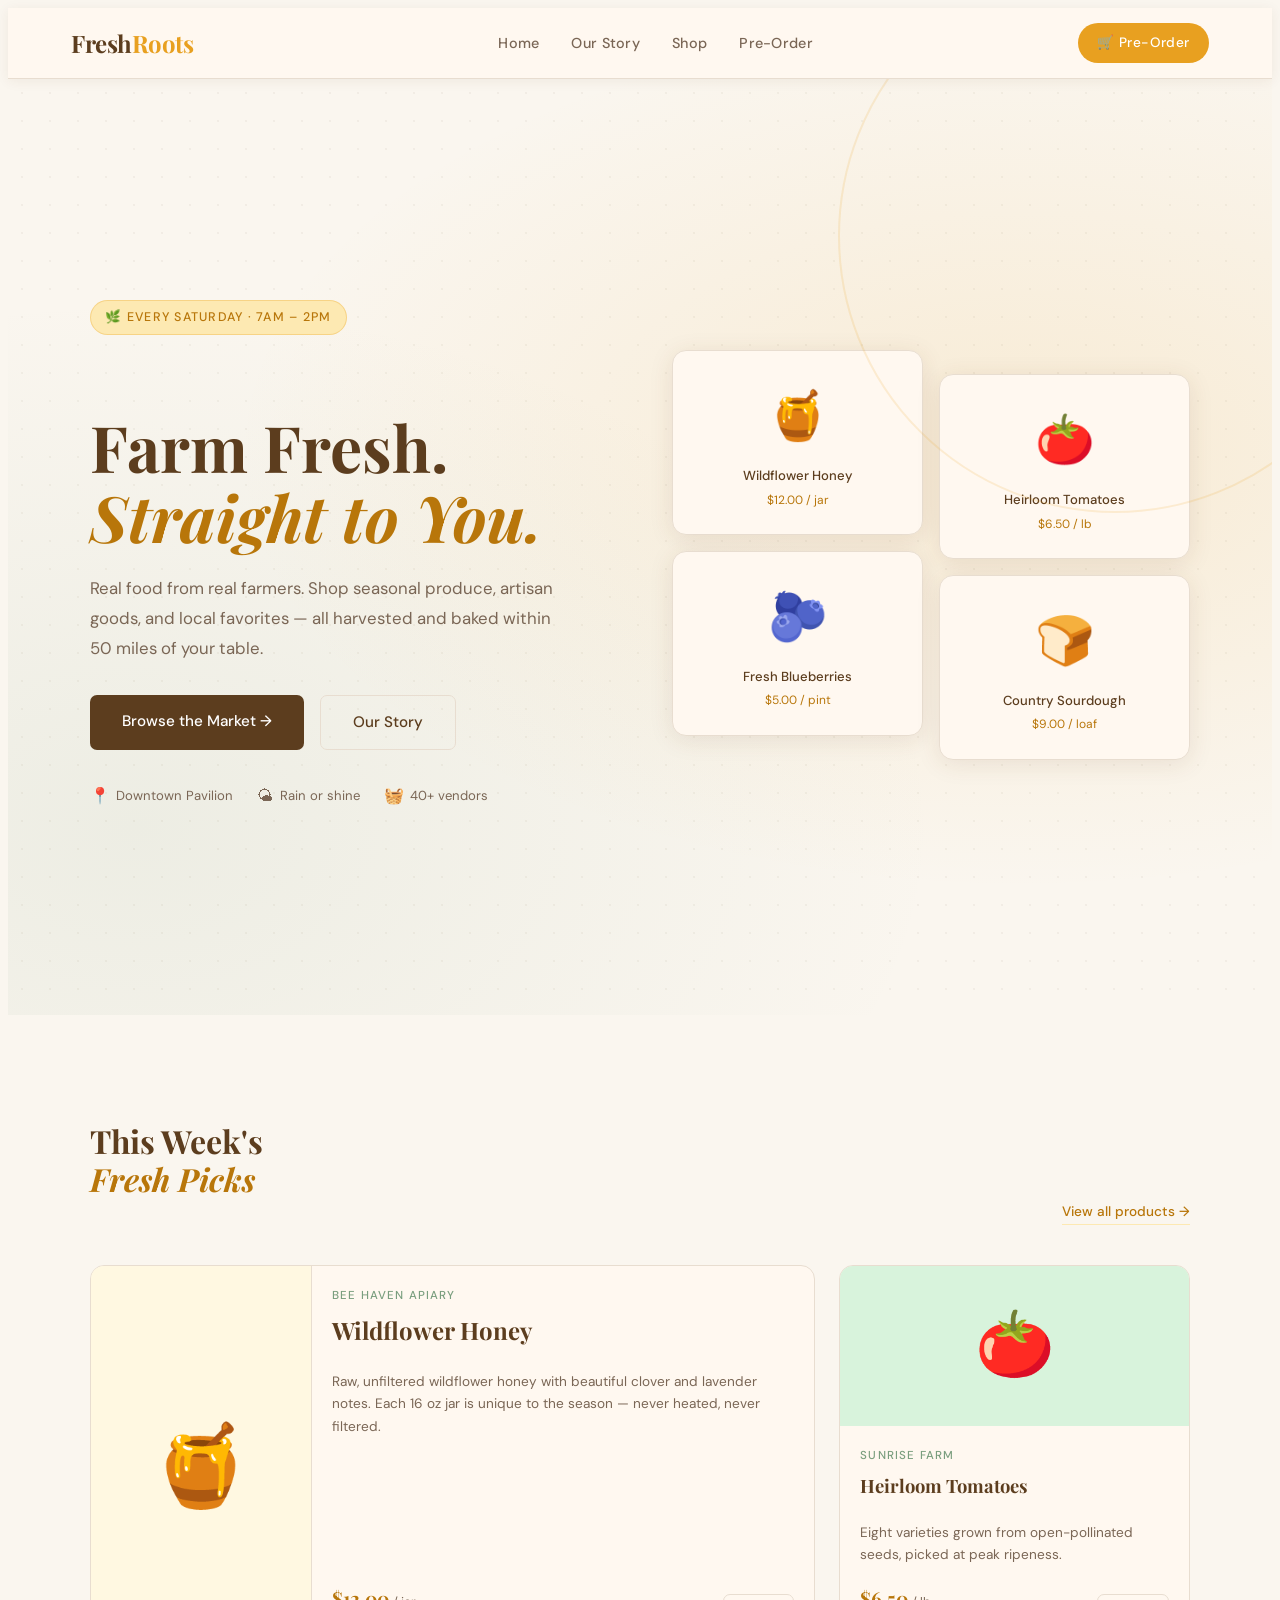
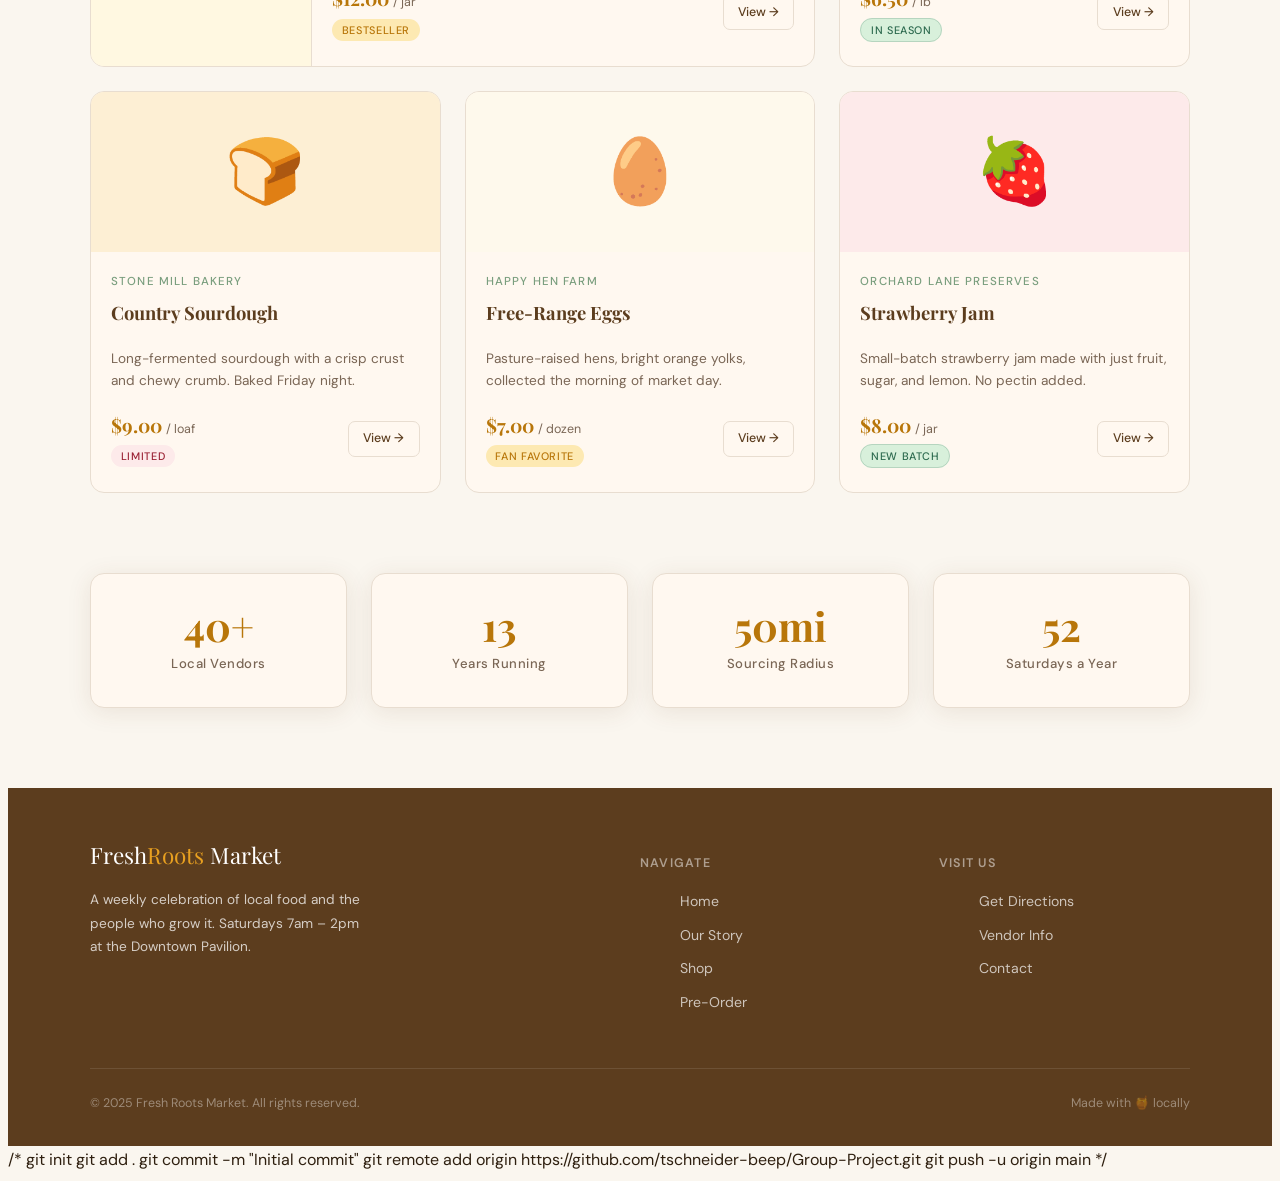
==== class2/index.html @ 72c64801 "Add class2 Fresh Roots Market project files Co-Authored-By: Claude Sonnet 4.6 <noreply@anthropic.com" ====
<!DOCTYPE html>
<html lang="en">
<head>
  <meta charset="UTF-8">
  <meta name="viewport" content="width=device-width, initial-scale=1.0">
  <title>Fresh Roots Market — Farm Fresh, Every Saturday</title>
  <link rel="preconnect" href="https://fonts.googleapis.com">
  <link href="https://fonts.googleapis.com/css2?family=Playfair+Display:ital,wght@0,400;0,700;1,400&family=DM+Sans:wght@300;400;500&display=swap" rel="stylesheet">
  <link rel="stylesheet" href="products/product_detail.css">
  <link rel="stylesheet" href="index.css">
    

  
</head>
<body>

  <!-- =====================
       NAVBAR
       ===================== -->
  <nav>
    <a href="index.html" class="logo">Fresh<span>Roots</span></a>
    <ul>
      <li><a href="index.html">Home</a></li>
      <li><a href="about.html">Our Story</a></li>
      <li><a href="products.html">Shop</a></li>
      <li><a href="order.html">Pre-Order</a></li>
    </ul>
    <a href="order.html" class="nav-btn">🛒 Pre-Order</a>
  </nav>

  <!-- =====================
       HERO
       ===================== -->
  <section class="hero">
    <div class="hero-inner">

      <!-- Left: text -->
      <div class="hero-text">
        <div class="hero-tag">🌿 Every Saturday · 7am – 2pm</div>
        <h1>Farm Fresh.<br><em>Straight to You.</em></h1>
        <p class="hero-desc">
          Real food from real farmers. Shop seasonal produce, artisan goods, and local
          favorites — all harvested and baked within 50 miles of your table.
        </p>
        <div class="hero-buttons">
          <a href="products.html" class="btn-primary">Browse the Market →</a>
          <a href="about.html" class="btn-secondary">Our Story</a>
        </div>
        <div class="hero-meta">
          <div class="meta-item"><span class="icon">📍</span> Downtown Pavilion</div>
          <div class="meta-item"><span class="icon">🌤</span> Rain or shine</div>
          <div class="meta-item"><span class="icon">🧺</span> 40+ vendors</div>
        </div>
      </div>

      <!-- Right: product cards -->
      <div class="hero-visual">
        <div style="display:flex; flex-direction:column; gap:1rem;">
          <div class="hero-card">
            <span class="emoji">🍯</span>
            <div class="card-name">Wildflower Honey</div>
            <div class="card-price">$12.00 / jar</div>
          </div>
          <div class="hero-card">
            <span class="emoji">🫐</span>
            <div class="card-name">Fresh Blueberries</div>
            <div class="card-price">$5.00 / pint</div>
          </div>
        </div>
        <div class="col-b" style="display:flex; flex-direction:column; gap:1rem;">
          <div class="hero-card">
            <span class="emoji">🍅</span>
            <div class="card-name">Heirloom Tomatoes</div>
            <div class="card-price">$6.50 / lb</div>
          </div>
          <div class="hero-card">
            <span class="emoji">🍞</span>
            <div class="card-name">Country Sourdough</div>
            <div class="card-price">$9.00 / loaf</div>
          </div>
        </div>
      </div>

    </div>
  </section>


  <!-- =====================
       FEATURED PRODUCTS
       ===================== -->
  <section class="products-section">
    <div class="section-header">
      <h2>This Week's<br><em>Fresh Picks</em></h2>
      <a href="products.html" class="section-link">View all products →</a>
    </div>

    <div class="products-grid">

      <!-- FEATURED (wide) card -->
      <a href="products/product-honey.html" class="product-card featured">
        <div class="product-img" style="background-color:#fff8e1;">🍯</div>
        <div class="product-body">
          <div class="product-vendor">Bee Haven Apiary</div>
          <div class="product-name">Wildflower Honey</div>
          <p class="product-desc">
            Raw, unfiltered wildflower honey with beautiful clover and lavender notes.
            Each 16 oz jar is unique to the season — never heated, never filtered.
          </p>
          <div class="product-footer">
            <div>
              <div class="product-price">$12.00 <small>/ jar</small></div>
              <span class="product-badge badge-best">Bestseller</span>
            </div>
            <span class="btn-view">View →</span>
          </div>
        </div>
      </a>

      <!-- Regular card -->
      <a href="products/product-tomatoes.html" class="product-card">
        <div class="product-img" style="background-color:#d8f3dc;">🍅</div>
        <div class="product-body">
          <div class="product-vendor">Sunrise Farm</div>
          <div class="product-name">Heirloom Tomatoes</div>
          <p class="product-desc">Eight varieties grown from open-pollinated seeds, picked at peak ripeness.</p>
          <div class="product-footer">
            <div>
              <div class="product-price">$6.50 <small>/ lb</small></div>
              <span class="product-badge badge-new">In Season</span>
            </div>
            <span class="btn-view">View →</span>
          </div>
        </div>
      </a>

      <!-- Regular card -->
      <a href="products/product-sourdough.html" class="product-card">
        <div class="product-img" style="background-color:#fdefd4;">🍞</div>
        <div class="product-body">
          <div class="product-vendor">Stone Mill Bakery</div>
          <div class="product-name">Country Sourdough</div>
          <p class="product-desc">Long-fermented sourdough with a crisp crust and chewy crumb. Baked Friday night.</p>
          <div class="product-footer">
            <div>
              <div class="product-price">$9.00 <small>/ loaf</small></div>
              <span class="product-badge badge-ltd">Limited</span>
            </div>
            <span class="btn-view">View →</span>
          </div>
        </div>
      </a>

      <!-- Regular card -->
      <a href="products/product-eggs.html" class="product-card">
        <div class="product-img" style="background-color:#fef9ec;">🥚</div>
        <div class="product-body">
          <div class="product-vendor">Happy Hen Farm</div>
          <div class="product-name">Free-Range Eggs</div>
          <p class="product-desc">Pasture-raised hens, bright orange yolks, collected the morning of market day.</p>
          <div class="product-footer">
            <div>
              <div class="product-price">$7.00 <small>/ dozen</small></div>
              <span class="product-badge badge-best">Fan Favorite</span>
            </div>
            <span class="btn-view">View →</span>
          </div>
        </div>
      </a>

      <!-- Regular card -->
      <a href="products/product-jam.html" class="product-card">
        <div class="product-img" style="background-color:#fdeaea;">🍓</div>
        <div class="product-body">
          <div class="product-vendor">Orchard Lane Preserves</div>
          <div class="product-name">Strawberry Jam</div>
          <p class="product-desc">Small-batch strawberry jam made with just fruit, sugar, and lemon. No pectin added.</p>
          <div class="product-footer">
            <div>
              <div class="product-price">$8.00 <small>/ jar</small></div>
              <span class="product-badge badge-new">New Batch</span>
            </div>
            <span class="btn-view">View →</span>
          </div>
        </div>
      </a>

    </div>
  </section>


  <!-- =====================
       STATS ROW
       ===================== -->
  <section class="stats">
    <div class="stat-card">
      <div class="stat-num">40+</div>
      <div class="stat-label">Local Vendors</div>
    </div>
    <div class="stat-card">
      <div class="stat-num">13</div>
      <div class="stat-label">Years Running</div>
    </div>
    <div class="stat-card">
      <div class="stat-num">50mi</div>
      <div class="stat-label">Sourcing Radius</div>
    </div>
    <div class="stat-card">
      <div class="stat-num">52</div>
      <div class="stat-label">Saturdays a Year</div>
    </div>
  </section>


  <!-- =====================
       FOOTER
       ===================== -->
  <footer>
    <div class="footer-grid">

      <div class="footer-brand">
        <span class="footer-logo">Fresh<span>Roots</span> Market</span>
        <p>A weekly celebration of local food and the people who grow it. Saturdays 7am – 2pm at the Downtown Pavilion.</p>
      </div>

      <div class="footer-col">
        <h4>Navigate</h4>
        <ul>
          <li><a href="index.html">Home</a></li>
          <li><a href="about.html">Our Story</a></li>
          <li><a href="products.html">Shop</a></li>
          <li><a href="order.html">Pre-Order</a></li>
        </ul>
      </div>

      <div class="footer-col">
        <h4>Visit Us</h4>
        <ul>
          <li><a href="about.html">Get Directions</a></li>
          <li><a href="#">Vendor Info</a></li>
          <li><a href="#">Contact</a></li>
        </ul>
      </div>

    </div>

    <div class="footer-bottom">
      <span>© 2025 Fresh Roots Market. All rights reserved.</span>
      <span>Made with 🍯 locally</span>
    </div>
  </footer>

</body>
</html>







/*
git init
git add .
git commit -m "Initial commit"
git remote add origin https://github.com/tschneider-beep/Group-Project.git
git push -u origin main 
*/
---- class2/products/product_detail.css ----
@import url('https://fonts.googleapis.com/css2?family=Playfair+Display:ital,wght@0,400;0,700;1,400&family=DM+Sans:wght@300;400;500&display=swap');

:root {
  --cream:       #faf6ef;
  --warm-white:  #fff8f0;
  --honey:       #e8a020;
  --honey-light: #fde9b2;
  --honey-dark:  #b8760a;
  --earth:       #5c3d1e;
  --earth-light: #8b6240;
  --sage:        #7a9e7e;
  --text:        #2e1f0f;
  --text-muted:  #7a6655;
  --border:      #e8ddd0;

  --font-display: 'Playfair Display', Georgia, serif;
  --font-body:    'DM Sans', sans-serif;

  --radius:  12px;
  --radius-sm: 6px;
  --shadow:  0 4px 24px rgba(94,61,30,0.10);
  --shadow-lg: 0 12px 48px rgba(94,61,30,0.16);
}

body {
  font-family: var(--font-body);
  background-color: var(--cream);
  color: var(--text);
  font-size: 16px;
  line-height: 1.7;
  min-height: 100vh;
}

a { text-decoration: none; color: inherit; }
ul { list-style: none; }
img { max-width: 100%; }

/* ── Navbar ── */
nav {
  display: flex;
  align-items: center;
  justify-content: space-between;
  padding: 0 5%;
  height: 70px;
  background: var(--warm-white);
  border-bottom: 1px solid var(--border);
  position: sticky;
  top: 0;
  z-index: 100;
  box-shadow: 0 2px 12px rgba(94,61,30,0.07);
}

.logo {
  font-family: var(--font-display);
  font-size: 1.5rem;
  font-weight: 700;
  color: var(--earth);
  letter-spacing: -0.5px;
}
.logo span { color: var(--honey); }

nav ul {
  display: flex;
  gap: 2rem;
}
nav ul li a {
  font-size: 0.9rem;
  font-weight: 500;
  color: var(--text-muted);
  letter-spacing: 0.02em;
  transition: color 0.2s;
}
nav ul li a:hover { color: var(--earth); }

.nav-btn {
  background: var(--honey);
  color: #fff;
  font-family: var(--font-body);
  font-size: 0.85rem;
  font-weight: 500;
  padding: 0.5rem 1.2rem;
  border-radius: 50px;
  letter-spacing: 0.03em;
  transition: background 0.2s, transform 0.15s;
  white-space: nowrap;
}
.nav-btn:hover {
  background: var(--honey-dark);
  transform: translateY(-1px);
}

/* ── Breadcrumb ── */
.breadcrumb {
  padding: 1rem 5%;
  font-size: 0.82rem;
  color: var(--text-muted);
  display: flex;
  align-items: center;
  gap: 0.4rem;
}
.breadcrumb a { color: var(--text-muted); transition: color 0.2s; }
.breadcrumb a:hover { color: var(--honey-dark); }
.breadcrumb .sep { opacity: 0.4; }
.breadcrumb span:last-child { color: var(--earth); font-weight: 500; }

/* ── Main Section ── */
.section {
  max-width: 1100px;
  margin: 1.5rem auto 3rem;
  padding: 0 5%;
  animation: fadeUp 0.5s ease both;
}

/* ── Product Detail Grid ── */
.detail-grid {
  display: grid;
  grid-template-columns: 1fr 1fr;
  gap: 3rem;
  align-items: start;
  background: var(--warm-white);
  border-radius: var(--radius);
  box-shadow: var(--shadow);
  overflow: hidden;
  padding: 0;
}

/* ── Product Image Panel ── */
.detail-img {
  display: flex;
  align-items: center;
  justify-content: center;
  font-size: 9rem;
  min-height: 420px;
  border-right: 1px solid var(--border);
  position: relative;
  /* layered warm gradient behind the emoji */
  background-image:
    radial-gradient(circle at 50% 55%, rgba(232,160,32,0.18) 0%, transparent 70%) !important;
  transition: transform 0.3s ease;
  cursor: default;
}
.detail-img:hover { transform: scale(1.1); }

/* decorative dot pattern overlay */
.detail-img::before {
  content: '';
  position: absolute;
  inset: 0;
  background-image: radial-gradient(circle, rgba(92,61,30,0.06) 1px, transparent 1px);
  background-size: 22px 22px;
  pointer-events: none;
}

/* ── Product Info Panel ── */
.detail-info {
  padding: 2.5rem 2.5rem 2.5rem 1rem;
  display: flex;
  flex-direction: column;
  gap: 0.75rem;
}

.detail-vendor {
  font-size: 0.8rem;
  font-weight: 500;
  letter-spacing: 0.12em;
  text-transform: uppercase;
  color: var(--sage);
}

.detail-info h1 {
  font-family: var(--font-display);
  font-size: 2.4rem;
  font-weight: 700;
  line-height: 1.15;
  color: var(--earth);
  margin-top: 0.1rem;
}

/* ── Badges ── */
.detail-badge {
  display: inline-block;
  font-size: 0.72rem;
  font-weight: 500;
  letter-spacing: 0.08em;
  text-transform: uppercase;
  padding: 0.3rem 0.75rem;
  border-radius: 50px;
  width: fit-content;
}
.badge-bestseller {
  background: var(--honey-light);
  color: var(--honey-dark);
  border: 1px solid rgba(232,160,32,0.3);
}
.badge-new    { background: #d8f3dc; color: #2d6a4f; border: 1px solid rgba(45,106,79,0.2); }
.badge-limited{ background: #fdeaea; color: #9b2335; border: 1px solid rgba(155,35,53,0.2); }

/* ── Price ── */
.detail-price {
  font-family: var(--font-display);
  font-size: 1.9rem;
  font-weight: 700;
  color: var(--honey-dark);
}
.detail-price small {
  font-family: var(--font-body);
  font-size: 1rem;
  font-weight: 400;
  color: var(--text-muted);
}

/* ── Description ── */
.detail-desc {
  font-size: 0.97rem;
  color: var(--text-muted);
  line-height: 1.75;
  border-left: 3px solid var(--honey-light);
  padding-left: 1rem;
  margin: 0.25rem 0;
}

/* ── Buttons ── */
.detail-buttons {
  display: flex;
  gap: 0.75rem;
  flex-wrap: wrap;
  margin-top: 0.5rem;
}

.btn-order {
  background: var(--earth);
  color: #fff;
  font-family: var(--font-body);
  font-size: 0.9rem;
  font-weight: 500;
  padding: 0.75rem 1.75rem;
  border-radius: var(--radius-sm);
  letter-spacing: 0.02em;
  transition: background 0.2s, transform 0.15s, box-shadow 0.2s;
  display: inline-block;
}
.btn-order:hover {
  background: var(--honey-dark);
  transform: translateY(-2px);
  box-shadow: 0 6px 20px rgba(184,118,10,0.3);
}

.btn-back {
  background: transparent;
  color: var(--earth-light);
  font-family: var(--font-body);
  font-size: 0.88rem;
  font-weight: 500;
  padding: 0.75rem 1.25rem;
  border-radius: var(--radius-sm);
  border: 1.5px solid var(--border);
  transition: border-color 0.2s, color 0.2s, background 0.2s;
  display: inline-block;
}
.btn-back:hover {
  border-color: var(--earth-light);
  background: var(--cream);
  color: var(--earth);
}

/* ── Info Tabs ── */
.info-tabs {
  margin-top: 1rem;
  border: 1px solid var(--border);
  border-radius: var(--radius);
  overflow: hidden;
}

.tab-buttons {
  display: flex;
  background: var(--cream);
  border-bottom: 1px solid var(--border);
}

.tab-btn {
  flex: 1;
  background: none;
  border: none;
  padding: 0.75rem 0.5rem;
  font-family: var(--font-body);
  font-size: 0.82rem;
  font-weight: 500;
  color: var(--text-muted);
  cursor: pointer;
  letter-spacing: 0.03em;
  border-bottom: 2px solid transparent;
  margin-bottom: -1px;
  transition: color 0.2s, border-color 0.2s, background 0.2s;
}
.tab-btn:hover { color: var(--earth); background: rgba(232,160,32,0.06); }
.tab-btn.active {
  color: var(--earth);
  border-bottom-color: var(--honey);
  background: var(--warm-white);
  font-weight: 600;
}

.tab-panel {
  display: none;
  padding: 1.25rem 1.5rem;
  font-size: 0.9rem;
  color: var(--text-muted);
  line-height: 1.75;
  animation: fadeIn 0.25s ease;
}
.tab-panel.active { display: block; }
.tab-panel ul { margin-top: 0.75rem; display: flex; flex-direction: column; gap: 0.4rem; }
.tab-panel ul li {
  padding-left: 1.1rem;
  position: relative;
}
.tab-panel ul li::before {
  content: '✦';
  position: absolute;
  left: 0;
  font-size: 0.55rem;
  top: 0.35rem;
  color: var(--honey);
}

/*@keyframes fadeIn {
  from { opacity: 0; transform: translateY(6px); }
  to   { opacity: 1; transform: translateY(0); }
}

/* ── Related Products ── */
.related-section {
  max-width: 1100px;
  margin: 0 auto 5rem;
  padding: 0 5%;
}

.related-section h2 {
  font-family: var(--font-display);
  font-size: 1.6rem;
  font-weight: 700;
  color: var(--earth);
  margin-bottom: 1.5rem;
  display: flex;
  align-items: center;
  gap: 0.75rem;
}
.related-section h2::after {
  content: '';
  flex: 1;
  height: 1px;
  background: var(--border);
}

.related-grid {
  display: grid;
  grid-template-columns: repeat(4, 1fr);
  gap: 1.25rem;
}

.related-card {
  display: flex;
  flex-direction: column;
  background: var(--warm-white);
  border-radius: var(--radius);
  border: 1px solid var(--border);
  overflow: hidden;
  transition: transform 0.25s, box-shadow 0.25s;
  color: var(--text);
}
.related-card:hover {
  transform: translateY(-4px);
  box-shadow: var(--shadow-lg);
}

.related-card-img {
  display: flex;
  align-items: center;
  justify-content: center;
  font-size: 3rem;
  height: 110px;
  transition: transform 0.3s;
}
.related-card:hover .related-card-img { transform: scale(1.1); }

.related-card-body {
  padding: 0.85rem 1rem 1rem;
  border-top: 1px solid var(--border);
}
.related-card-name {
  font-size: 0.88rem;
  font-weight: 500;
  color: var(--earth);
  margin-bottom: 0.2rem;
}
.related-card-price {
  font-size: 0.82rem;
  color: var(--honey-dark);
  font-weight: 500;
}

/* ── Footer ── */
footer {
  background: var(--earth);
  color: rgba(255,255,255,0.75);
  text-align: center;
  padding: 2rem 5%;
  font-size: 0.85rem;
}
.footer-logo {
  display: block;
  font-family: var(--font-display);
  font-size: 1.3rem;
  color: #fff;
  margin-bottom: 0.4rem;
}
.footer-logo span { color: var(--honey); }
footer a { color: var(--honey-light); text-decoration: underline; }
footer a:hover { color: var(--honey); }

/* ── Responsive ── */
@media (max-width: 860px) {
  .detail-grid {
    grid-template-columns: 1fr;
  }
  .detail-img {
    min-height: 260px;
    border-right: none;
    border-bottom: 1px solid var(--border);
  }
  .detail-info {
    padding: 2rem;
  }
  .related-grid {
    grid-template-columns: repeat(2, 1fr);
  }
  .detail-info h1 { font-size: 1.9rem; }
}

@media (max-width: 560px) {
  nav ul { display: none; }
  .related-grid { grid-template-columns: repeat(2, 1fr); gap: 0.75rem; }
  .tab-btn { font-size: 0.75rem; padding: 0.65rem 0.25rem; }
  .detail-info h1 { font-size: 1.6rem; }
}
---- class2/index.css ----
/* ── Index-specific overrides ── */
    :root {
      --sage-light: #d8f0db;
      --radius:     14px;
      --radius-sm:  7px;
    }

    body { overflow-x: hidden; }

    /* =============================================
       HERO SECTION
       ============================================= */
    .hero {
      min-height: 88vh;
      display: flex;
      align-items: center;
      padding: 5rem 5% 4rem;
      position: relative;
      overflow: hidden;
      /* layered warm background */
      background:
        radial-gradient(ellipse at 80% 40%, rgba(232,160,32,0.13) 0%, transparent 55%),
        radial-gradient(ellipse at 10% 80%, rgba(122,158,126,0.10) 0%, transparent 50%),
        var(--cream);
    }

    /* decorative dot pattern behind the hero */
    .hero::before {
      content: '';
      position: absolute;
      inset: 0;
      background-image: radial-gradient(circle, rgba(92,61,30,0.05) 1px, transparent 1px);
      background-size: 28px 28px;
      pointer-events: none;
    }

    /* big decorative circle in the top-right */
    .hero::after {
      content: '';
      position: absolute;
      top: -120px;
      right: -120px;
      width: 550px;
      height: 550px;
      border-radius: 50%;
      border: 2px solid rgba(232,160,32,0.15);
      pointer-events: none;
    }

    .hero-inner {
      max-width: 1100px;
      margin: 0 auto;
      width: 100%;
      display: grid;
      grid-template-columns: 1fr 1fr;
      gap: 4rem;
      align-items: center;
    }

    .hero-text { animation: fadeUp 0.6s ease both; }

    .hero-tag {
      display: inline-flex;
      align-items: center;
      gap: 0.5rem;
      background: var(--honey-light);
      color: var(--honey-dark);
      font-size: 0.78rem;
      font-weight: 500;
      letter-spacing: 0.1em;
      text-transform: uppercase;
      padding: 0.35rem 0.9rem;
      border-radius: 50px;
      margin-bottom: 1.5rem;
      border: 1px solid rgba(232,160,32,0.3);
    }

    .hero h1 {
      font-family: var(--font-display);
      font-size: clamp(2.5rem, 5vw, 4rem);
      font-weight: 700;
      line-height: 1.1;
      color: var(--earth);
      margin-bottom: 1.25rem;
    }
    /* italic style on part of the heading */
    .hero h1 em {
      font-style: italic;
      color: var(--honey-dark);
    }

    .hero-desc {
      font-size: 1.05rem;
      color: var(--text-muted);
      max-width: 480px;
      margin-bottom: 2rem;
      line-height: 1.8;
    }

    .hero-buttons {
      display: flex;
      gap: 1rem;
      flex-wrap: wrap;
    }
    .btn-primary {
      background: var(--earth);
      color: #fff;
      font-size: 0.95rem;
      font-weight: 500;
      padding: 0.85rem 2rem;
      border-radius: var(--radius-sm);
      transition: background 0.2s, transform 0.15s, box-shadow 0.2s;
      display: inline-block;
    }
    .btn-primary:hover {
      background: var(--honey-dark);
      transform: translateY(-2px);
      box-shadow: 0 8px 24px rgba(184,118,10,0.3);
    }
    .btn-secondary {
      background: transparent;
      color: var(--earth);
      font-size: 0.95rem;
      font-weight: 500;
      padding: 0.85rem 2rem;
      border-radius: var(--radius-sm);
      border: 1.5px solid var(--border);
      transition: border-color 0.2s, background 0.2s;
      display: inline-block;
    }
    .btn-secondary:hover {
      border-color: var(--earth-light);
      background: var(--warm-white);
    }

    /* market info badges below the buttons */
    .hero-meta {
      display: flex;
      gap: 1.5rem;
      margin-top: 2rem;
      flex-wrap: wrap;
    }
    .meta-item {
      display: flex;
      align-items: center;
      gap: 0.4rem;
      font-size: 0.82rem;
      color: var(--text-muted);
    }
    .meta-item .icon { font-size: 1rem; }

    /* right side: floating emoji produce display */
    .hero-visual {
      display: grid;
      grid-template-columns: 1fr 1fr;
      gap: 1rem;
      animation: fadeUp 0.6s 0.15s ease both;
      opacity: 0;
      animation-fill-mode: forwards;
    }
    .hero-card {
      background: var(--warm-white);
      border: 1px solid var(--border);
      border-radius: var(--radius);
      padding: 1.5rem 1rem;
      text-align: center;
      box-shadow: var(--shadow);
      transition: transform 0.25s, box-shadow 0.25s;
      cursor: default;
    }
    .hero-card:hover {
      transform: translateY(-5px);
      box-shadow: var(--shadow-lg);
    }
    .hero-card .emoji { font-size: 3rem; display: block; margin-bottom: 0.5rem; }
    .hero-card .card-name {
      font-size: 0.82rem;
      font-weight: 500;
      color: var(--earth);
    }
    .hero-card .card-price {
      font-size: 0.75rem;
      color: var(--honey-dark);
      margin-top: 0.15rem;
    }
    /* offset the second column downward for visual interest */
    .hero-visual .col-b { margin-top: 1.5rem; }


    /* =============================================
       FEATURED PRODUCTS
       ============================================= */
    .products-section {
      max-width: 1100px;
      margin: 5rem auto;
      padding: 0 5%;
    }

    .section-header {
      display: flex;
      align-items: flex-end;
      justify-content: space-between;
      margin-bottom: 2.5rem;
      gap: 1rem;
    }
    .section-header h2 {
      font-family: var(--font-display);
      font-size: 2rem;
      font-weight: 700;
      color: var(--earth);
      line-height: 1.2;
    }
    .section-header h2 em {
      font-style: italic;
      color: var(--honey-dark);
    }
    .section-link {
      font-size: 0.85rem;
      font-weight: 500;
      color: var(--honey-dark);
      border-bottom: 1px solid var(--honey-light);
      padding-bottom: 1px;
      white-space: nowrap;
      transition: color 0.2s, border-color 0.2s;
    }
    .section-link:hover { color: var(--earth); border-color: var(--earth); }

    .products-grid {
      display: grid;
      grid-template-columns: repeat(3, 1fr);
      gap: 1.5rem;
    }

    /* one large card spanning 2 columns */
    .product-card {
      background: var(--warm-white);
      border: 1px solid var(--border);
      border-radius: var(--radius);
      overflow: hidden;
      transition: transform 0.25s, box-shadow 0.25s;
      display: flex;
      flex-direction: column;
    }
    .product-card:hover {
      transform: translateY(-5px);
      box-shadow: var(--shadow-lg);
    }
    .product-card.featured {
      grid-column: span 2;
      flex-direction: row;
    }

    .product-img {
      display: flex;
      align-items: center;
      justify-content: center;
      font-size: 4rem;
      height: 160px;
      position: relative;
      flex-shrink: 0;
    }
    .product-card.featured .product-img {
      width: 220px;
      height: auto;
      font-size: 5rem;
      border-right: 1px solid var(--border);
    }

    .product-body {
      padding: 1.25rem 1.25rem 1.5rem;
      display: flex;
      flex-direction: column;
      flex: 1;
    }
    .product-vendor {
      font-size: 0.72rem;
      font-weight: 500;
      letter-spacing: 0.1em;
      text-transform: uppercase;
      color: var(--sage);
      margin-bottom: 0.3rem;
    }
    .product-name {
      font-family: var(--font-display);
      font-size: 1.15rem;
      font-weight: 700;
      color: var(--earth);
      margin-bottom: 0.4rem;
    }
    .product-card.featured .product-name { font-size: 1.5rem; }
    .product-desc {
      font-size: 0.85rem;
      color: var(--text-muted);
      line-height: 1.65;
      flex: 1;
      margin-bottom: 1rem;
    }
    .product-footer {
      display: flex;
      align-items: center;
      justify-content: space-between;
      gap: 0.5rem;
    }
    .product-price {
      font-family: var(--font-display);
      font-size: 1.2rem;
      font-weight: 700;
      color: var(--honey-dark);
    }
    .product-price small {
      font-family: var(--font-body);
      font-size: 0.78rem;
      font-weight: 400;
      color: var(--text-muted);
    }
    .product-badge {
      font-size: 0.68rem;
      font-weight: 500;
      letter-spacing: 0.06em;
      text-transform: uppercase;
      padding: 0.25rem 0.6rem;
      border-radius: 50px;
    }
    .badge-best { background: var(--honey-light); color: var(--honey-dark); }
    .badge-new  { background: var(--sage-light);  color: #2d6a4f; }
    .badge-ltd  { background: #fdeaea; color: #9b2335; }

    .btn-view {
      font-size: 0.78rem;
      font-weight: 500;
      color: var(--earth);
      border: 1.5px solid var(--border);
      padding: 0.4rem 0.9rem;
      border-radius: var(--radius-sm);
      transition: background 0.2s, border-color 0.2s;
      white-space: nowrap;
    }
    .btn-view:hover { background: var(--cream); border-color: var(--earth-light); }

    /* =============================================
       STATS ROW
       ============================================= */
    .stats {
      max-width: 1100px;
      margin: 5rem auto;
      padding: 0 5%;
      display: grid;
      grid-template-columns: repeat(4, 1fr);
      gap: 1.5rem;
      text-align: center;
    }
    .stat-card {
      background: var(--warm-white);
      border: 1px solid var(--border);
      border-radius: var(--radius);
      padding: 2rem 1rem;
      box-shadow: var(--shadow);
    }
    .stat-num {
      font-family: var(--font-display);
      font-size: 2.5rem;
      font-weight: 700;
      color: var(--honey-dark);
      line-height: 1;
      margin-bottom: 0.4rem;
    }
    .stat-label {
      font-size: 0.82rem;
      color: var(--text-muted);
      font-weight: 500;
      letter-spacing: 0.04em;
    }


    /* =============================================
       FOOTER
       ============================================= */
    footer {
      padding: 3rem 5% 2rem;
      text-align: left;
    }
    .footer-col ul li a { text-decoration: none; }
    .footer-grid {
      max-width: 1100px;
      margin: 0 auto 2.5rem;
      display: grid;
      grid-template-columns: 2fr 1fr 1fr;
      gap: 3rem;
    }
    .footer-brand .footer-logo {
      font-family: var(--font-display);
      font-size: 1.4rem;
      color: #fff;
      display: block;
      margin-bottom: 0.75rem;
    }
    .footer-brand .footer-logo span { color: var(--honey); }
    .footer-brand p { font-size: 0.85rem; line-height: 1.75; max-width: 280px; }

    .footer-col h4 {
      font-size: 0.78rem;
      font-weight: 600;
      letter-spacing: 0.1em;
      text-transform: uppercase;
      color: rgba(255,255,255,0.5);
      margin-bottom: 1rem;
    }
    .footer-col ul { display: flex; flex-direction: column; gap: 0.6rem; }
    .footer-col ul li a {
      font-size: 0.88rem;
      color: rgba(255,255,255,0.7);
      transition: color 0.2s;
    }
    .footer-col ul li a:hover { color: var(--honey); }

    .footer-bottom {
      max-width: 1100px;
      margin: 0 auto;
      padding-top: 1.5rem;
      border-top: 1px solid rgba(255,255,255,0.1);
      display: flex;
      align-items: center;
      justify-content: space-between;
      font-size: 0.78rem;
      color: rgba(255,255,255,0.4);
      flex-wrap: wrap;
      gap: 0.5rem;
    }

    /* =============================================
       ANIMATIONS
       ============================================= */
    @keyframes fadeUp {
      from { opacity: 0; transform: translateY(24px); }
      to   { opacity: 1; transform: translateY(0); }
    }

    /* =============================================
       RESPONSIVE — tablet & mobile
       ============================================= */
    @media (max-width: 900px) {
      .hero-inner { grid-template-columns: 1fr; gap: 2.5rem; }
      .hero-visual { grid-template-columns: repeat(4, 1fr); }
      .hero-visual .col-b { margin-top: 0; }
      .hero { min-height: auto; padding: 4rem 5%; }
      .products-grid { grid-template-columns: 1fr 1fr; }
      .product-card.featured { grid-column: span 2; }
      .stats { grid-template-columns: repeat(2, 1fr); }
      .footer-grid { grid-template-columns: 1fr 1fr; }
    }

    @media (max-width: 600px) {
      nav ul { display: none; }
      .hero h1 { font-size: 2.2rem; }
      .hero-visual { grid-template-columns: repeat(2, 1fr); }
      .products-grid { grid-template-columns: 1fr; }
      .product-card.featured { grid-column: span 1; flex-direction: column; }
      .product-card.featured .product-img { width: 100%; border-right: none; border-bottom: 1px solid var(--border); }
      .stats { grid-template-columns: repeat(2, 1fr); }
      .newsletter-inner { flex-direction: column; padding: 2rem; }
      .footer-grid { grid-template-columns: 1fr; gap: 2rem; }
      .section-header { flex-direction: column; align-items: flex-start; }
    }
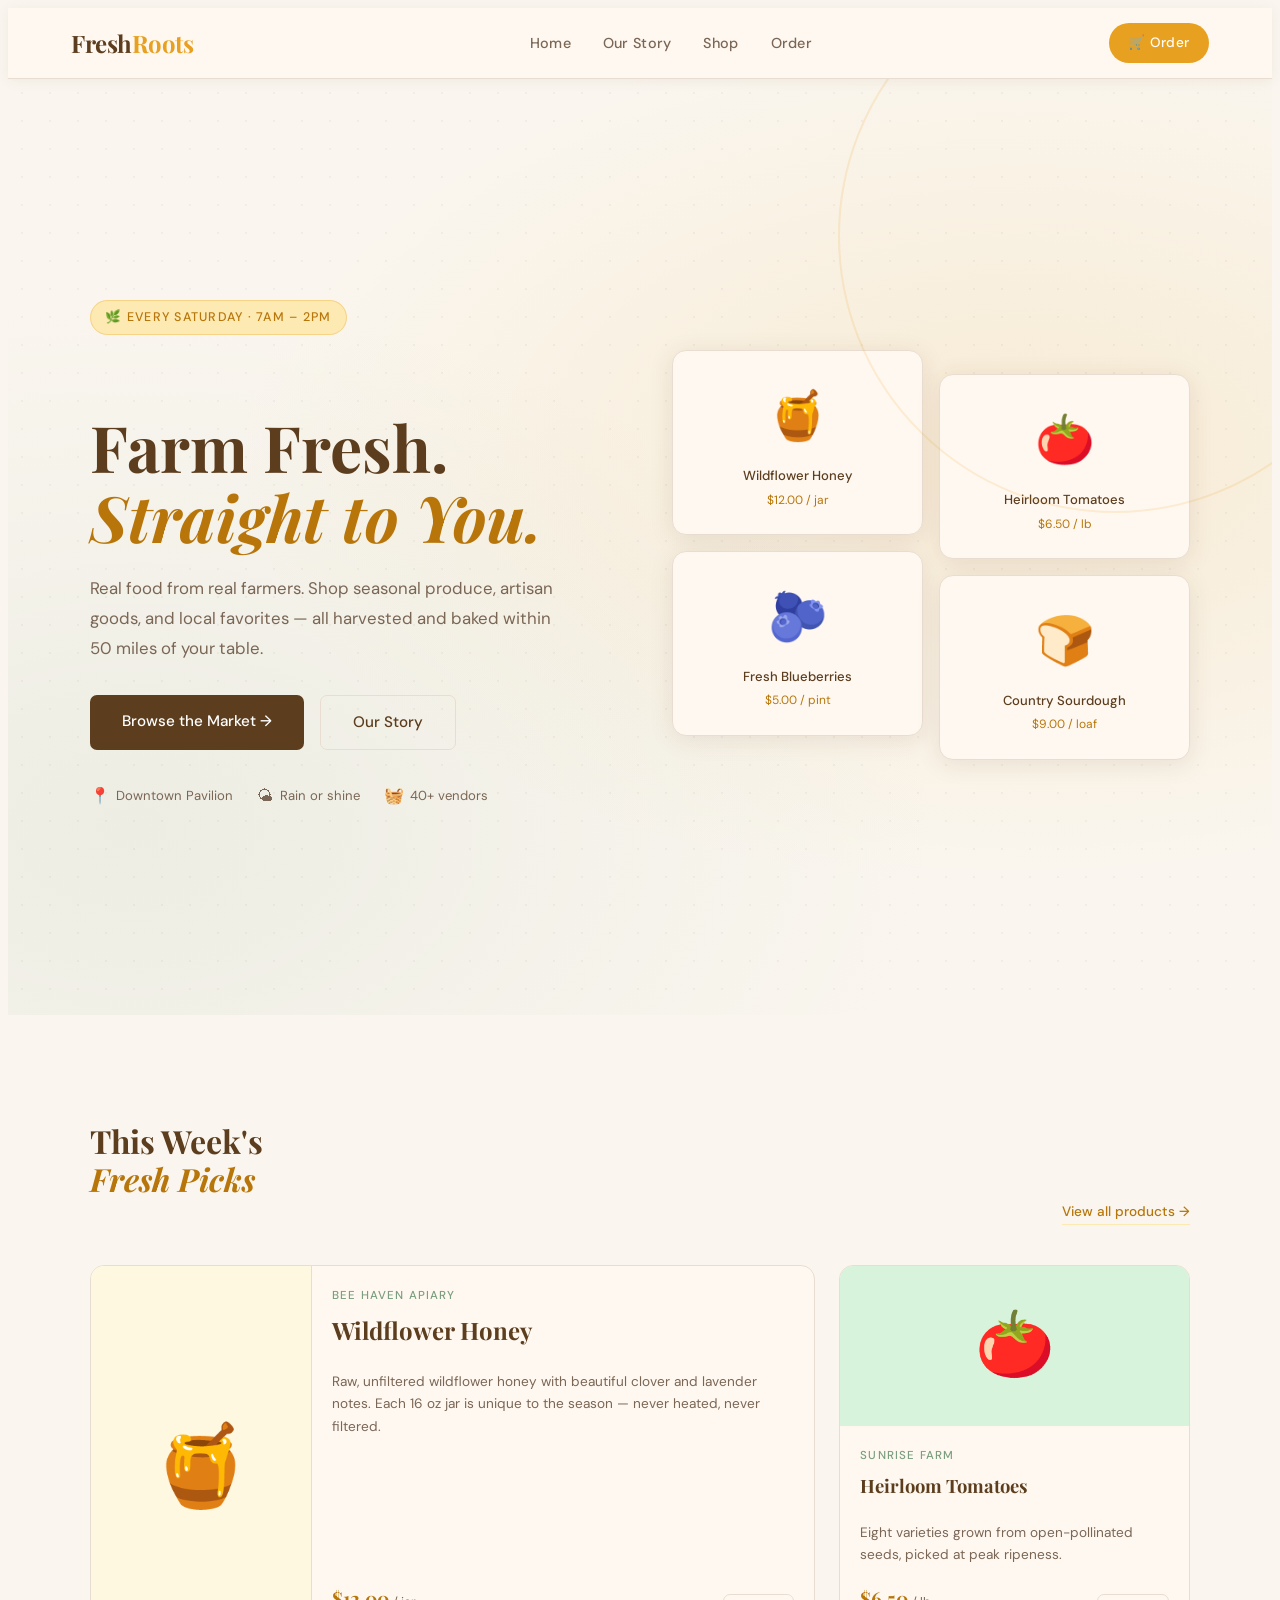
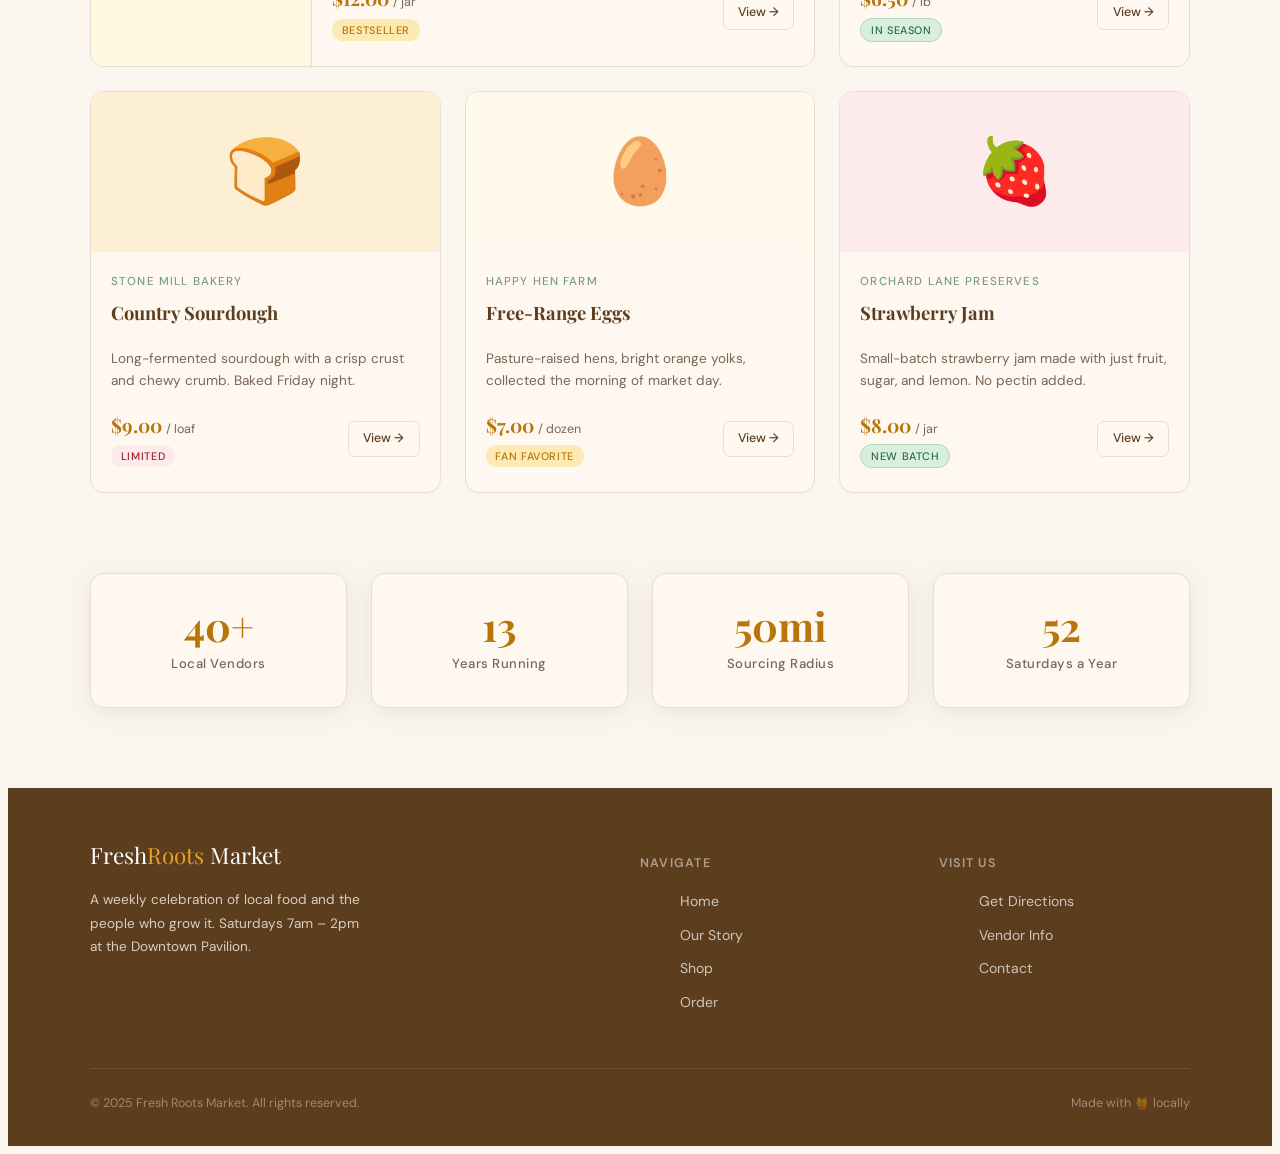
==== commit 587142e3: "Sync class2: update pages, add checkout and order flow Co-Authored-By: Claude Sonnet 4.6 <noreply@an" ====
--- a/class2/index.html
+++ b/class2/index.html
@@ -23,9 +23,9 @@
       <li><a href="index.html">Home</a></li>
       <li><a href="about.html">Our Story</a></li>
       <li><a href="products.html">Shop</a></li>
-      <li><a href="order.html">Pre-Order</a></li>
+      <li><a href="order.html">Order</a></li>
     </ul>
-    <a href="order.html" class="nav-btn">🛒 Pre-Order</a>
+    <a href="order.html" class="nav-btn">🛒 Order</a>
   </nav>
 
   <!-- =====================
@@ -228,7 +228,7 @@
           <li><a href="index.html">Home</a></li>
           <li><a href="about.html">Our Story</a></li>
           <li><a href="products.html">Shop</a></li>
-          <li><a href="order.html">Pre-Order</a></li>
+          <li><a href="order.html">Order</a></li>
         </ul>
       </div>
 
@@ -258,10 +258,10 @@
 
 
 
-/*
+<!-- =====================
 git init
 git add .
 git commit -m "Initial commit"
 git remote add origin https://github.com/tschneider-beep/Group-Project.git
 git push -u origin main 
-*/
+
